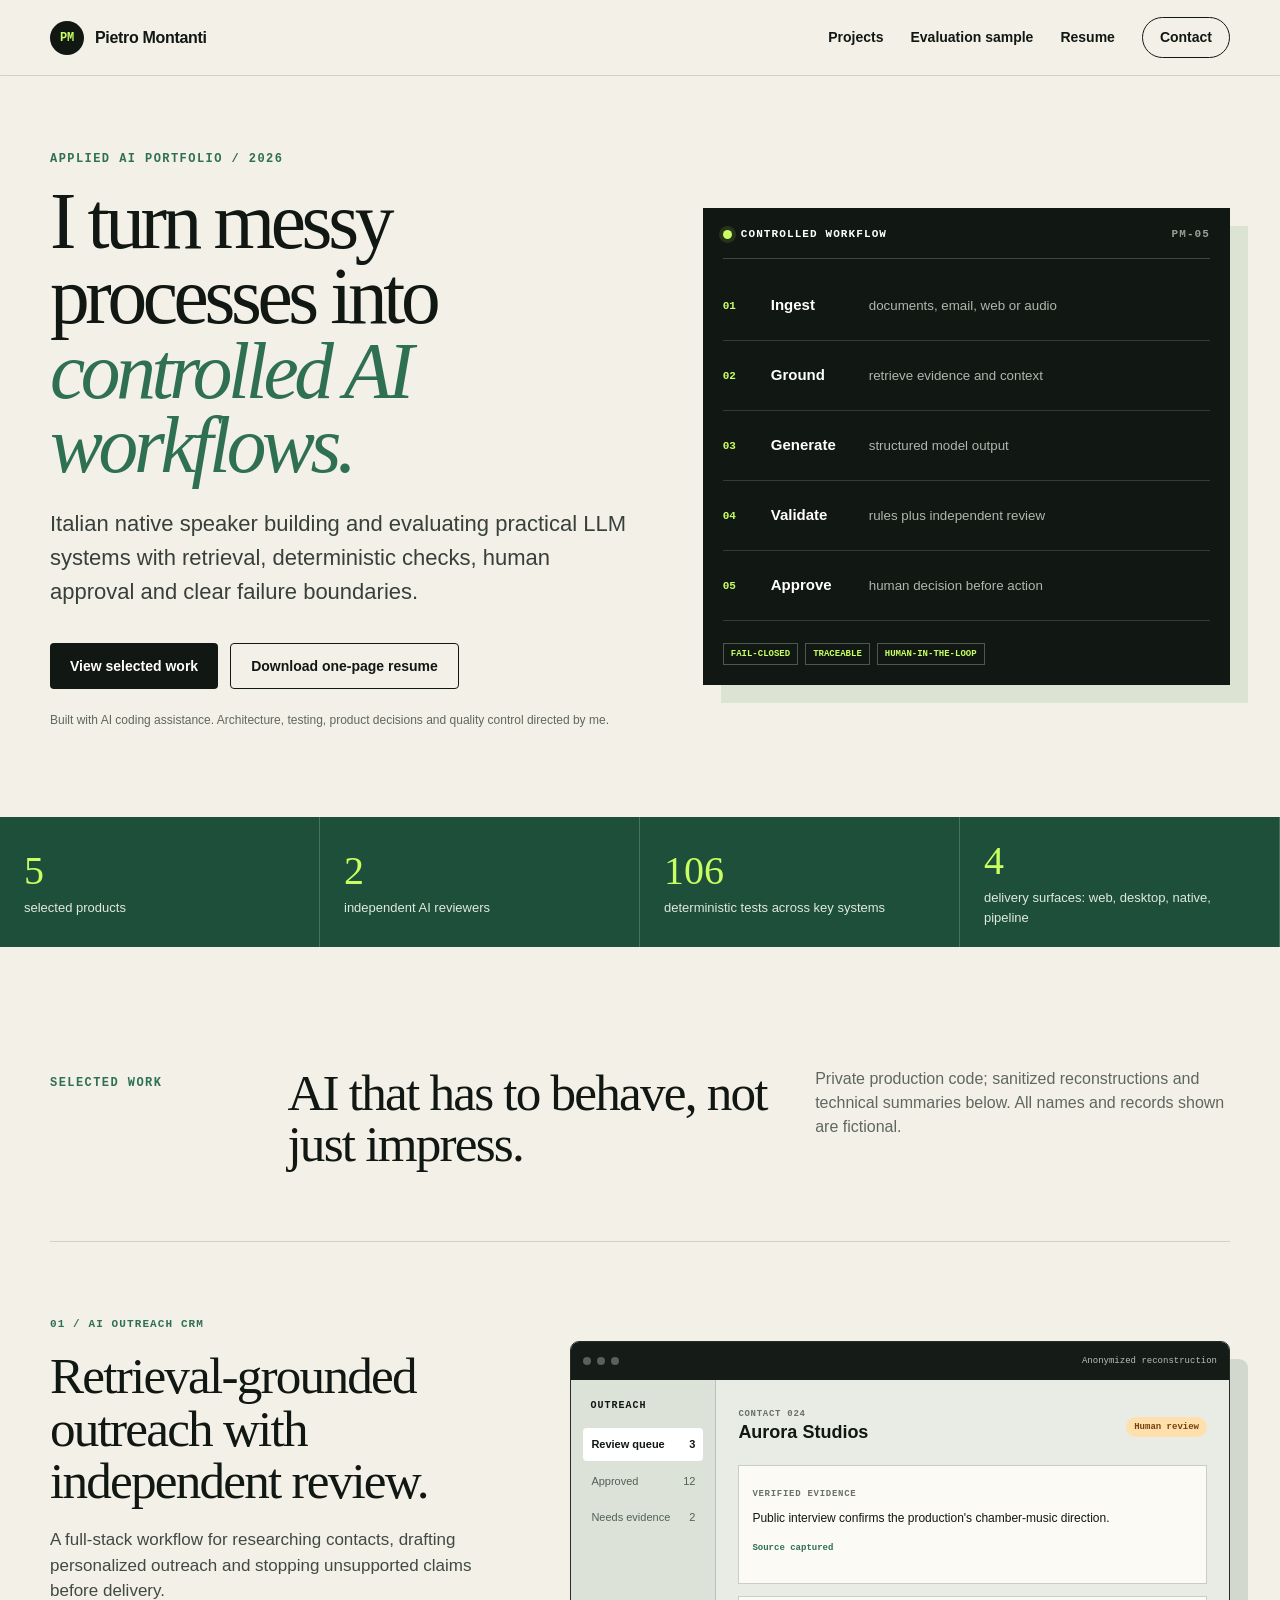
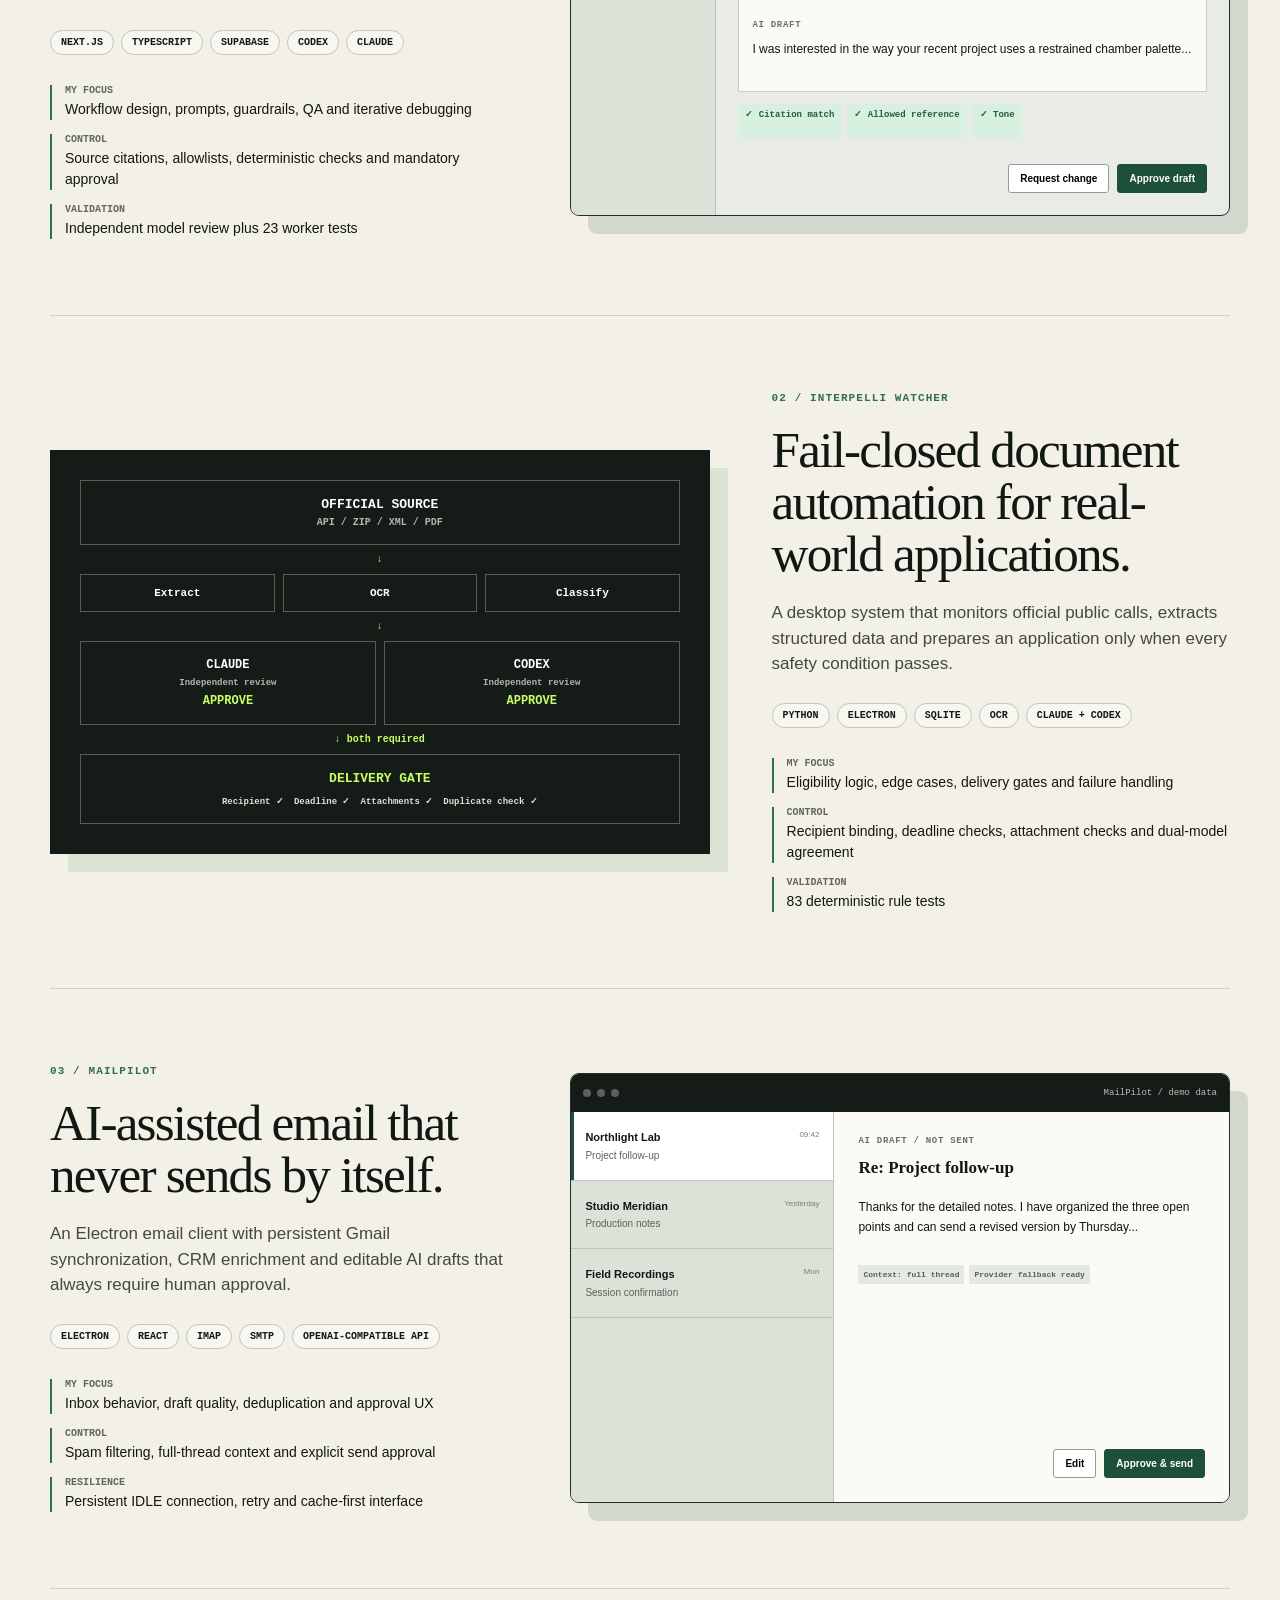
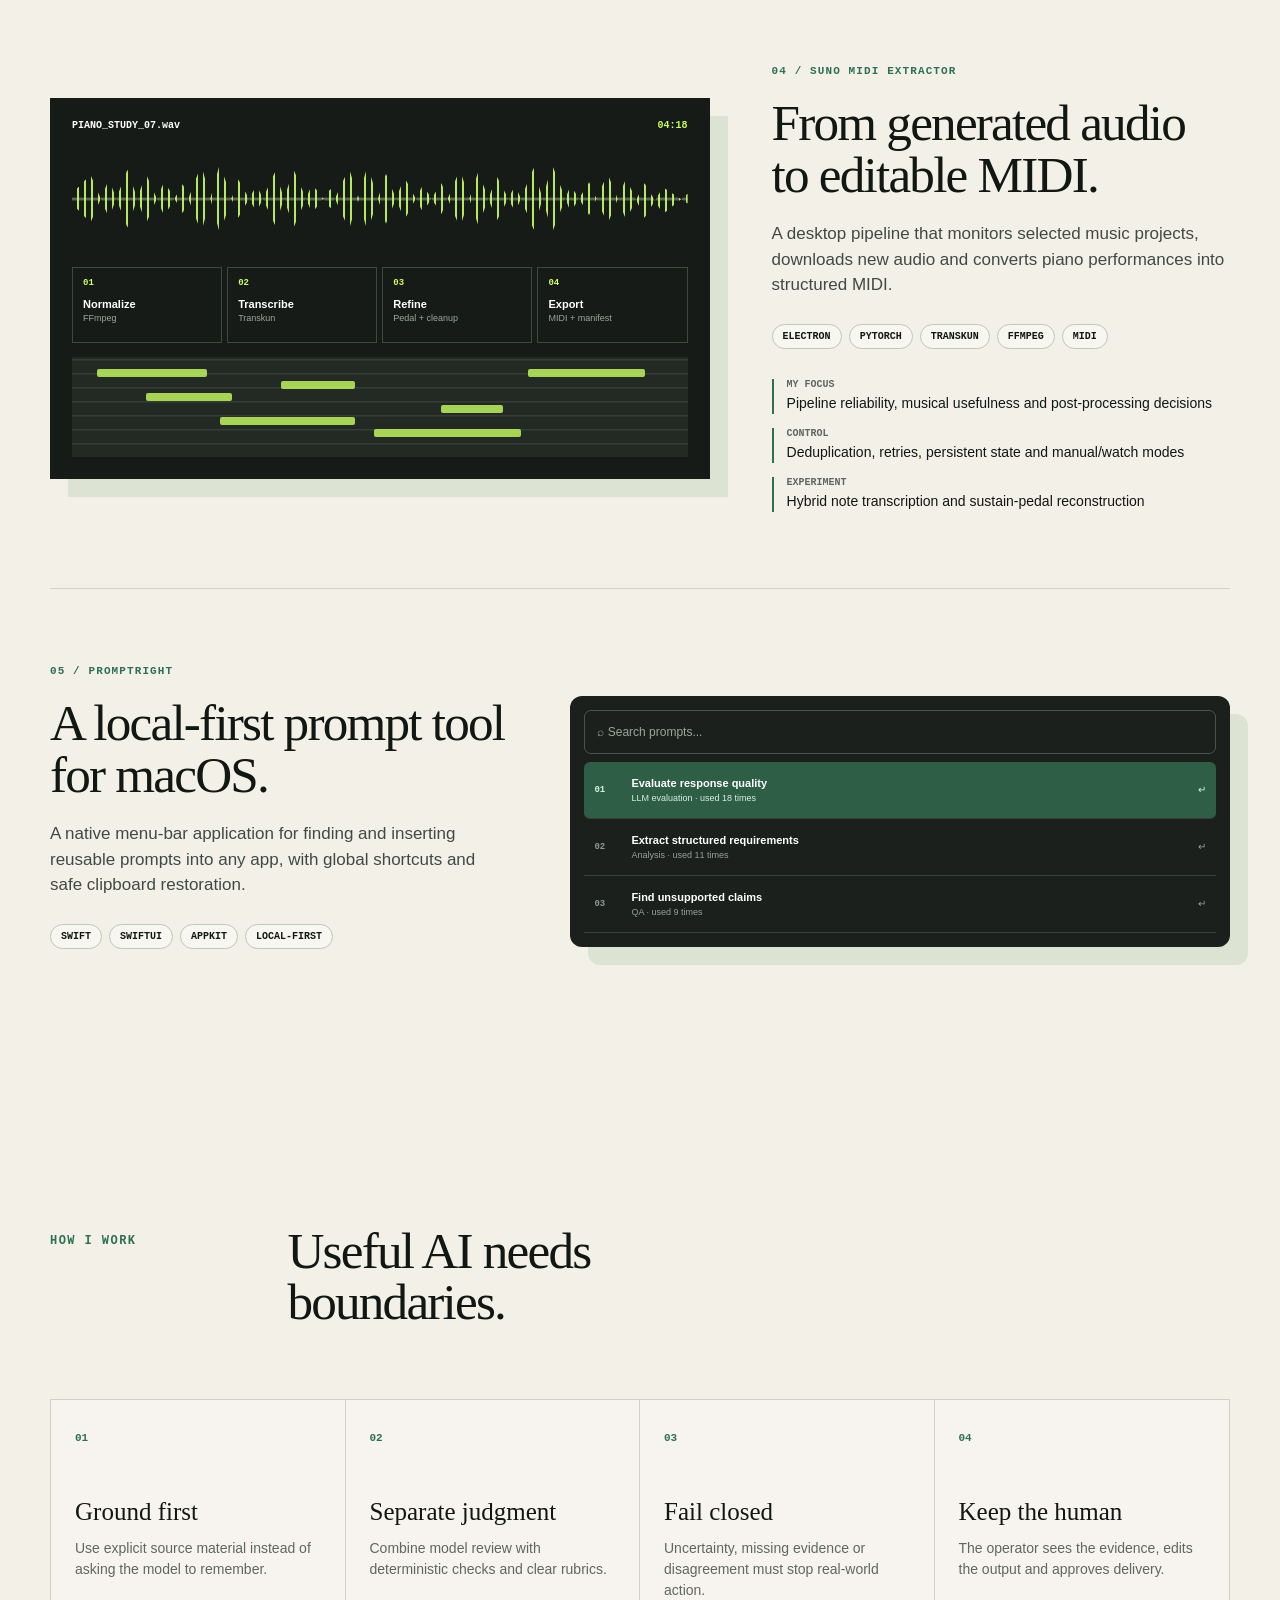
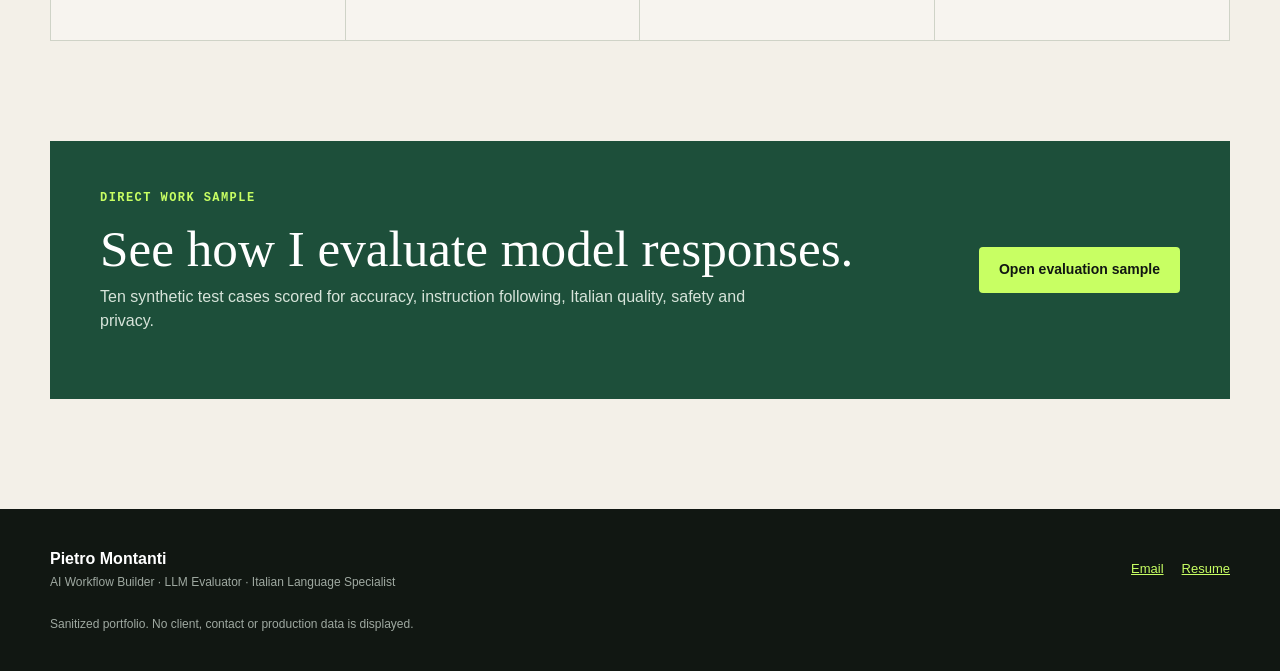
==== index.html @ 5ebb12b1 "Create sanitized applied AI portfolio" ====
<!doctype html>
<html lang="en">
<head>
  <meta charset="utf-8">
  <meta name="viewport" content="width=device-width, initial-scale=1">
  <meta name="robots" content="noindex, nofollow">
  <meta name="description" content="Selected applied AI workflows and evaluation work by Pietro Montanti.">
  <title>Pietro Montanti - Applied AI Portfolio</title>
  <link rel="stylesheet" href="/styles.css">
</head>
<body>
  <a class="skip-link" href="#main">Skip to content</a>
  <header class="site-header">
    <a class="brand" href="#top" aria-label="Pietro Montanti, home">
      <span class="brand-mark">PM</span>
      <span>Pietro Montanti</span>
    </a>
    <button class="nav-toggle" type="button" aria-expanded="false" aria-controls="main-nav">Menu</button>
    <nav id="main-nav" class="main-nav" aria-label="Primary navigation">
      <a href="#projects">Projects</a>
      <a href="/evaluation">Evaluation sample</a>
      <a href="/resume">Resume</a>
      <a class="nav-cta" href="mailto:pietromontanticomposer@gmail.com">Contact</a>
    </nav>
  </header>

  <main id="main">
    <section id="top" class="hero section-shell">
      <div class="hero-copy reveal">
        <p class="eyebrow">Applied AI portfolio / 2026</p>
        <h1>I turn messy processes into <span>controlled AI workflows.</span></h1>
        <p class="hero-lede">Italian native speaker building and evaluating practical LLM systems with retrieval, deterministic checks, human approval and clear failure boundaries.</p>
        <div class="hero-actions">
          <a class="button primary" href="#projects">View selected work</a>
          <a class="button secondary" href="/output/pdf/Pietro-Montanti-AI-Resume.pdf" download>Download one-page resume</a>
        </div>
        <p class="disclosure">Built with AI coding assistance. Architecture, testing, product decisions and quality control directed by me.</p>
      </div>
      <div class="hero-panel reveal" aria-label="Workflow overview">
        <div class="panel-top">
          <span class="status-dot"></span>
          <span>CONTROLLED WORKFLOW</span>
          <span class="panel-id">PM-05</span>
        </div>
        <ol class="pipeline">
          <li><span>01</span><strong>Ingest</strong><small>documents, email, web or audio</small></li>
          <li><span>02</span><strong>Ground</strong><small>retrieve evidence and context</small></li>
          <li><span>03</span><strong>Generate</strong><small>structured model output</small></li>
          <li><span>04</span><strong>Validate</strong><small>rules plus independent review</small></li>
          <li><span>05</span><strong>Approve</strong><small>human decision before action</small></li>
        </ol>
        <div class="panel-foot"><span>FAIL-CLOSED</span><span>TRACEABLE</span><span>HUMAN-IN-THE-LOOP</span></div>
      </div>
    </section>

    <section class="proof-strip" aria-label="Portfolio summary">
      <div><strong>5</strong><span>selected products</span></div>
      <div><strong>2</strong><span>independent AI reviewers</span></div>
      <div><strong>106</strong><span>deterministic tests across key systems</span></div>
      <div><strong>4</strong><span>delivery surfaces: web, desktop, native, pipeline</span></div>
    </section>

    <section id="projects" class="section-shell projects-section">
      <div class="section-heading reveal">
        <p class="eyebrow">Selected work</p>
        <h2>AI that has to behave, not just impress.</h2>
        <p>Private production code; sanitized reconstructions and technical summaries below. All names and records shown are fictional.</p>
      </div>

      <article class="project-card project-crm reveal">
        <div class="project-copy">
          <div class="project-index">01 / AI OUTREACH CRM</div>
          <h3>Retrieval-grounded outreach with independent review.</h3>
          <p>A full-stack workflow for researching contacts, drafting personalized outreach and stopping unsupported claims before delivery.</p>
          <ul class="tags" aria-label="Technologies"><li>Next.js</li><li>TypeScript</li><li>Supabase</li><li>Codex</li><li>Claude</li></ul>
          <dl class="project-facts">
            <div><dt>My focus</dt><dd>Workflow design, prompts, guardrails, QA and iterative debugging</dd></div>
            <div><dt>Control</dt><dd>Source citations, allowlists, deterministic checks and mandatory approval</dd></div>
            <div><dt>Validation</dt><dd>Independent model review plus 23 worker tests</dd></div>
          </dl>
        </div>
        <div class="mock-window crm-window" aria-label="Anonymized CRM interface reconstruction">
          <div class="mock-bar"><span></span><span></span><span></span><b>Anonymized reconstruction</b></div>
          <div class="crm-grid">
            <aside><strong>OUTREACH</strong><a class="active">Review queue <i>3</i></a><a>Approved <i>12</i></a><a>Needs evidence <i>2</i></a></aside>
            <div class="crm-main">
              <div class="record-head"><div><small>CONTACT 024</small><strong>Aurora Studios</strong></div><span class="pill amber">Human review</span></div>
              <div class="evidence"><small>VERIFIED EVIDENCE</small><p>Public interview confirms the production's chamber-music direction.</p><span>Source captured</span></div>
              <div class="draft"><small>AI DRAFT</small><p>I was interested in the way your recent project uses a restrained chamber palette...</p></div>
              <div class="checks"><span class="pass">✓ Citation match</span><span class="pass">✓ Allowed reference</span><span class="pass">✓ Tone</span></div>
              <div class="mock-actions"><button type="button">Request change</button><button type="button" class="approve">Approve draft</button></div>
            </div>
          </div>
        </div>
      </article>

      <article class="project-card reverse reveal">
        <div class="project-copy">
          <div class="project-index">02 / INTERPELLI WATCHER</div>
          <h3>Fail-closed document automation for real-world applications.</h3>
          <p>A desktop system that monitors official public calls, extracts structured data and prepares an application only when every safety condition passes.</p>
          <ul class="tags"><li>Python</li><li>Electron</li><li>SQLite</li><li>OCR</li><li>Claude + Codex</li></ul>
          <dl class="project-facts">
            <div><dt>My focus</dt><dd>Eligibility logic, edge cases, delivery gates and failure handling</dd></div>
            <div><dt>Control</dt><dd>Recipient binding, deadline checks, attachment checks and dual-model agreement</dd></div>
            <div><dt>Validation</dt><dd>83 deterministic rule tests</dd></div>
          </dl>
        </div>
        <div class="system-map" aria-label="Interpelli Watcher workflow diagram">
          <div class="map-source">OFFICIAL SOURCE<small>API / ZIP / XML / PDF</small></div>
          <div class="map-arrow">↓</div>
          <div class="map-row"><span>Extract</span><span>OCR</span><span>Classify</span></div>
          <div class="map-arrow">↓</div>
          <div class="review-pair"><div>CLAUDE<small>Independent review</small><b>APPROVE</b></div><div>CODEX<small>Independent review</small><b>APPROVE</b></div></div>
          <div class="map-arrow">↓ both required</div>
          <div class="gate"><strong>DELIVERY GATE</strong><span>Recipient ✓</span><span>Deadline ✓</span><span>Attachments ✓</span><span>Duplicate check ✓</span></div>
        </div>
      </article>

      <article class="project-card reveal">
        <div class="project-copy">
          <div class="project-index">03 / MAILPILOT</div>
          <h3>AI-assisted email that never sends by itself.</h3>
          <p>An Electron email client with persistent Gmail synchronization, CRM enrichment and editable AI drafts that always require human approval.</p>
          <ul class="tags"><li>Electron</li><li>React</li><li>IMAP</li><li>SMTP</li><li>OpenAI-compatible API</li></ul>
          <dl class="project-facts">
            <div><dt>My focus</dt><dd>Inbox behavior, draft quality, deduplication and approval UX</dd></div>
            <div><dt>Control</dt><dd>Spam filtering, full-thread context and explicit send approval</dd></div>
            <div><dt>Resilience</dt><dd>Persistent IDLE connection, retry and cache-first interface</dd></div>
          </dl>
        </div>
        <div class="mock-window mail-window" aria-label="Anonymized MailPilot interface reconstruction">
          <div class="mock-bar"><span></span><span></span><span></span><b>MailPilot / demo data</b></div>
          <div class="mail-grid">
            <div class="mail-list"><div class="mail-item selected"><b>Northlight Lab</b><span>Project follow-up</span><small>09:42</small></div><div class="mail-item"><b>Studio Meridian</b><span>Production notes</span><small>Yesterday</small></div><div class="mail-item"><b>Field Recordings</b><span>Session confirmation</span><small>Mon</small></div></div>
            <div class="mail-detail"><small>AI DRAFT / NOT SENT</small><h4>Re: Project follow-up</h4><p>Thanks for the detailed notes. I have organized the three open points and can send a revised version by Thursday...</p><div class="draft-meta"><span>Context: full thread</span><span>Provider fallback ready</span></div><div class="mock-actions"><button type="button">Edit</button><button type="button" class="approve">Approve &amp; send</button></div></div>
          </div>
        </div>
      </article>

      <article class="project-card reverse reveal">
        <div class="project-copy">
          <div class="project-index">04 / SUNO MIDI EXTRACTOR</div>
          <h3>From generated audio to editable MIDI.</h3>
          <p>A desktop pipeline that monitors selected music projects, downloads new audio and converts piano performances into structured MIDI.</p>
          <ul class="tags"><li>Electron</li><li>PyTorch</li><li>Transkun</li><li>FFmpeg</li><li>MIDI</li></ul>
          <dl class="project-facts">
            <div><dt>My focus</dt><dd>Pipeline reliability, musical usefulness and post-processing decisions</dd></div>
            <div><dt>Control</dt><dd>Deduplication, retries, persistent state and manual/watch modes</dd></div>
            <div><dt>Experiment</dt><dd>Hybrid note transcription and sustain-pedal reconstruction</dd></div>
          </dl>
        </div>
        <div class="audio-panel" aria-label="Audio to MIDI pipeline visualization">
          <div class="audio-head"><span>PIANO_STUDY_07.wav</span><b>04:18</b></div>
          <div class="waveform" aria-hidden="true"></div>
          <div class="audio-steps"><div><small>01</small><b>Normalize</b><span>FFmpeg</span></div><div><small>02</small><b>Transcribe</b><span>Transkun</span></div><div><small>03</small><b>Refine</b><span>Pedal + cleanup</span></div><div><small>04</small><b>Export</b><span>MIDI + manifest</span></div></div>
          <div class="piano-roll" aria-hidden="true"><i style="--x:4;--w:18;--y:1"></i><i style="--x:12;--w:14;--y:3"></i><i style="--x:24;--w:22;--y:5"></i><i style="--x:34;--w:12;--y:2"></i><i style="--x:49;--w:24;--y:6"></i><i style="--x:60;--w:10;--y:4"></i><i style="--x:74;--w:19;--y:1"></i></div>
        </div>
      </article>

      <article class="project-card compact reveal">
        <div class="project-copy">
          <div class="project-index">05 / PROMPTRIGHT</div>
          <h3>A local-first prompt tool for macOS.</h3>
          <p>A native menu-bar application for finding and inserting reusable prompts into any app, with global shortcuts and safe clipboard restoration.</p>
          <ul class="tags"><li>Swift</li><li>SwiftUI</li><li>AppKit</li><li>Local-first</li></ul>
        </div>
        <div class="prompt-picker" aria-label="PromptRight interface reconstruction"><div class="prompt-search">⌕ Search prompts...</div><div class="prompt-row active"><span>01</span><div><b>Evaluate response quality</b><small>LLM evaluation · used 18 times</small></div><kbd>↵</kbd></div><div class="prompt-row"><span>02</span><div><b>Extract structured requirements</b><small>Analysis · used 11 times</small></div><kbd>↵</kbd></div><div class="prompt-row"><span>03</span><div><b>Find unsupported claims</b><small>QA · used 9 times</small></div><kbd>↵</kbd></div></div>
      </article>
    </section>

    <section class="principles section-shell reveal">
      <div class="section-heading"><p class="eyebrow">How I work</p><h2>Useful AI needs boundaries.</h2></div>
      <div class="principle-grid"><div><span>01</span><h3>Ground first</h3><p>Use explicit source material instead of asking the model to remember.</p></div><div><span>02</span><h3>Separate judgment</h3><p>Combine model review with deterministic checks and clear rubrics.</p></div><div><span>03</span><h3>Fail closed</h3><p>Uncertainty, missing evidence or disagreement must stop real-world action.</p></div><div><span>04</span><h3>Keep the human</h3><p>The operator sees the evidence, edits the output and approves delivery.</p></div></div>
    </section>

    <section class="evaluation-cta section-shell reveal">
      <div><p class="eyebrow">Direct work sample</p><h2>See how I evaluate model responses.</h2><p>Ten synthetic test cases scored for accuracy, instruction following, Italian quality, safety and privacy.</p></div>
      <a class="button primary" href="/evaluation">Open evaluation sample</a>
    </section>
  </main>

  <footer class="site-footer"><div><strong>Pietro Montanti</strong><span>AI Workflow Builder · LLM Evaluator · Italian Language Specialist</span></div><div><a href="mailto:pietromontanticomposer@gmail.com">Email</a><a href="/resume">Resume</a></div><p>Sanitized portfolio. No client, contact or production data is displayed.</p></footer>
  <script src="/script.js"></script>
</body>
</html>
---- styles.css ----
:root {
  --bg: #f3f0e8;
  --paper: #fbfaf5;
  --ink: #111712;
  --muted: #5f675f;
  --line: #cfd3c7;
  --green: #1d4f3a;
  --green-2: #2f7052;
  --lime: #c8ff63;
  --orange: #f0a04b;
  --blue: #3e75c3;
  --mono: "SFMono-Regular", Consolas, "Liberation Mono", monospace;
  --sans: Inter, ui-sans-serif, -apple-system, BlinkMacSystemFont, "Segoe UI", sans-serif;
  --serif: Iowan Old Style, Baskerville, "Times New Roman", serif;
  color-scheme: light;
}

* { box-sizing: border-box; }
html { scroll-behavior: smooth; }
body { margin: 0; color: var(--ink); background: var(--bg); font-family: var(--sans); line-height: 1.5; }
a { color: inherit; }
button, a { -webkit-tap-highlight-color: transparent; }
.skip-link { position: fixed; left: 12px; top: -80px; z-index: 99; background: var(--ink); color: white; padding: 10px 14px; }
.skip-link:focus { top: 12px; }
.section-shell { width: min(1180px, calc(100% - 48px)); margin: 0 auto; }
.site-header { min-height: 76px; display: flex; align-items: center; justify-content: space-between; gap: 24px; padding: 0 max(24px, calc((100vw - 1180px) / 2)); border-bottom: 1px solid var(--line); background: rgba(243,240,232,.94); position: sticky; top: 0; z-index: 20; backdrop-filter: blur(14px); }
.brand { display: inline-flex; align-items: center; gap: 11px; text-decoration: none; font-weight: 750; letter-spacing: -.02em; }
.brand-mark { display: grid; place-items: center; width: 34px; height: 34px; background: var(--ink); color: var(--lime); font: 700 12px var(--mono); border-radius: 50%; }
.main-nav { display: flex; align-items: center; gap: 27px; font-size: 14px; font-weight: 650; }
.main-nav a { text-decoration: none; }
.main-nav a:hover, .main-nav a:focus-visible { color: var(--green-2); }
.main-nav .nav-cta { border: 1px solid var(--ink); border-radius: 999px; padding: 9px 17px; }
.nav-toggle { display: none; border: 1px solid var(--ink); padding: 8px 12px; background: transparent; border-radius: 999px; font: inherit; }
.hero { min-height: 680px; display: grid; grid-template-columns: 1.05fr .95fr; gap: 70px; align-items: center; padding-top: 76px; padding-bottom: 76px; }
.eyebrow { margin: 0 0 18px; color: var(--green-2); font: 700 12px/1.2 var(--mono); letter-spacing: .12em; text-transform: uppercase; }
h1, h2, h3, p { margin-top: 0; }
.hero h1 { max-width: 720px; margin-bottom: 24px; font: 500 clamp(50px, 6.2vw, 88px)/.94 var(--serif); letter-spacing: -.055em; }
.hero h1 span { color: var(--green-2); font-style: italic; }
.hero-lede { max-width: 680px; color: #374039; font-size: clamp(18px, 2vw, 22px); line-height: 1.55; }
.hero-actions { display: flex; gap: 12px; flex-wrap: wrap; margin-top: 34px; }
.button { display: inline-flex; min-height: 46px; align-items: center; justify-content: center; padding: 0 20px; border-radius: 4px; text-decoration: none; font-size: 14px; font-weight: 750; transition: transform .18s ease, background .18s ease; }
.button:hover { transform: translateY(-2px); }
.button.primary { background: var(--ink); color: white; }
.button.primary:hover { background: var(--green); }
.button.secondary { border: 1px solid var(--ink); background: transparent; }
.disclosure { max-width: 680px; margin-top: 22px; color: var(--muted); font-size: 12px; }
.hero-panel { background: var(--ink); color: white; padding: 20px; box-shadow: 18px 18px 0 #dce3d3; transform: rotate(1deg); }
.panel-top { display: flex; align-items: center; gap: 9px; padding-bottom: 18px; border-bottom: 1px solid #3e463e; font: 700 11px var(--mono); letter-spacing: .1em; }
.panel-id { margin-left: auto; color: #96a096; }
.status-dot { width: 9px; height: 9px; border-radius: 50%; background: var(--lime); box-shadow: 0 0 0 4px rgba(200,255,99,.12); }
.pipeline { list-style: none; margin: 0; padding: 12px 0; }
.pipeline li { display: grid; grid-template-columns: 38px 88px 1fr; align-items: center; gap: 10px; min-height: 70px; border-bottom: 1px solid #343c35; }
.pipeline li > span { color: var(--lime); font: 700 11px var(--mono); }
.pipeline strong { font-size: 15px; }
.pipeline small { color: #aeb7ae; }
.panel-foot { display: flex; flex-wrap: wrap; gap: 7px; padding-top: 10px; }
.panel-foot span { border: 1px solid #4d594f; color: var(--lime); padding: 5px 7px; font: 700 9px var(--mono); }
.proof-strip { display: grid; grid-template-columns: repeat(4, 1fr); background: var(--green); color: white; }
.proof-strip div { min-height: 130px; display: flex; flex-direction: column; justify-content: center; gap: 4px; padding: 20px max(24px, calc((100vw - 1180px) / 8)); border-right: 1px solid rgba(255,255,255,.2); }
.proof-strip strong { color: var(--lime); font: 500 40px var(--serif); }
.proof-strip span { color: #e0e9df; font-size: 13px; }
.projects-section { padding: 120px 0 70px; }
.section-heading { display: grid; grid-template-columns: .5fr 1.2fr 1fr; gap: 30px; align-items: start; margin-bottom: 72px; }
.section-heading .eyebrow { margin-top: 9px; }
.section-heading h2 { margin: 0; font: 500 clamp(36px, 4vw, 58px)/1 var(--serif); letter-spacing: -.035em; }
.section-heading > p:last-child { color: var(--muted); font-size: 16px; }
.project-card { display: grid; grid-template-columns: .82fr 1.18fr; gap: 62px; align-items: center; min-height: 590px; padding: 76px 0; border-top: 1px solid var(--line); }
.project-card.reverse { grid-template-columns: 1.18fr .82fr; }
.project-card.reverse .project-copy { order: 2; }
.project-card.compact { min-height: 420px; }
.project-index { margin-bottom: 20px; color: var(--green-2); font: 700 11px var(--mono); letter-spacing: .1em; }
.project-copy h3 { margin-bottom: 20px; font: 500 clamp(34px, 4vw, 54px)/1.02 var(--serif); letter-spacing: -.035em; }
.project-copy > p { color: #404a42; font-size: 17px; }
.tags { display: flex; flex-wrap: wrap; gap: 7px; list-style: none; padding: 0; margin: 26px 0 30px; }
.tags li { border: 1px solid #bfc6bb; border-radius: 999px; padding: 6px 10px; background: rgba(255,255,255,.35); font: 700 10px var(--mono); text-transform: uppercase; }
.project-facts { display: grid; gap: 14px; margin: 0; }
.project-facts div { padding-left: 13px; border-left: 2px solid var(--green-2); }
.project-facts dt { color: var(--muted); font: 700 10px var(--mono); text-transform: uppercase; }
.project-facts dd { margin: 3px 0 0; font-size: 14px; }
.mock-window { overflow: hidden; border: 1px solid #262c27; border-radius: 9px; background: #e9ece4; box-shadow: 18px 18px 0 rgba(29,79,58,.15); }
.mock-bar { height: 38px; display: flex; align-items: center; gap: 6px; padding: 0 12px; background: #151b16; color: #b8c0b9; font: 600 9px var(--mono); }
.mock-bar > span { width: 8px; height: 8px; border-radius: 50%; background: #59615a; }
.mock-bar b { margin-left: auto; font-weight: 500; }
.crm-grid { min-height: 435px; display: grid; grid-template-columns: 145px 1fr; }
.crm-grid aside { display: flex; flex-direction: column; gap: 4px; padding: 20px 12px; background: #dce2d8; border-right: 1px solid #b9c1b8; }
.crm-grid aside > strong { margin: 0 7px 13px; font: 700 10px var(--mono); letter-spacing: .1em; }
.crm-grid aside a { display: flex; justify-content: space-between; padding: 8px; color: #536055; border-radius: 4px; font-size: 11px; }
.crm-grid aside a.active { background: white; color: var(--ink); font-weight: 700; }
.crm-grid aside i { font-style: normal; }
.crm-main { display: grid; gap: 12px; padding: 22px; }
.record-head { display: flex; justify-content: space-between; align-items: center; }
.record-head div { display: flex; flex-direction: column; }
.record-head small, .crm-main small, .mail-detail > small { color: #687168; font: 700 9px var(--mono); letter-spacing: .08em; }
.record-head strong { font-size: 18px; }
.pill { border-radius: 999px; padding: 5px 8px; font: 700 9px var(--mono); }
.pill.amber { background: #ffe0ac; color: #75400a; }
.evidence, .draft { padding: 13px; border: 1px solid #c9cec4; background: var(--paper); }
.evidence p, .draft p { margin: 6px 0; font-size: 12px; }
.evidence span { color: var(--green-2); font: 700 9px var(--mono); }
.checks { display: flex; gap: 6px; flex-wrap: wrap; }
.checks span { padding: 5px 7px; background: #d8f0df; color: #225d3d; font: 700 9px var(--mono); }
.mock-actions { display: flex; justify-content: flex-end; gap: 8px; align-items: end; }
.mock-actions button { border: 1px solid #939c93; background: white; padding: 8px 11px; font: 700 10px var(--sans); border-radius: 3px; }
.mock-actions .approve { border-color: var(--green); background: var(--green); color: white; }
.system-map { padding: 30px; background: #151b16; color: white; box-shadow: 18px 18px 0 #dce3d3; text-align: center; }
.map-source, .gate { border: 1px solid #526055; padding: 16px; font: 700 13px var(--mono); }
.map-source small { display: block; margin-top: 5px; color: #aeb8b0; font-size: 10px; }
.map-arrow { padding: 9px; color: var(--lime); font: 700 10px var(--mono); }
.map-row, .review-pair { display: grid; grid-template-columns: repeat(3, 1fr); gap: 8px; }
.map-row span { border: 1px solid #526055; padding: 12px 6px; font: 700 11px var(--mono); }
.review-pair { grid-template-columns: 1fr 1fr; }
.review-pair div { border: 1px solid #526055; padding: 16px; font: 700 12px var(--mono); }
.review-pair small, .review-pair b { display: block; margin-top: 6px; }
.review-pair small { color: #aeb8b0; font-size: 9px; }
.review-pair b { color: var(--lime); }
.gate { display: flex; flex-wrap: wrap; justify-content: center; gap: 10px; }
.gate strong { width: 100%; color: var(--lime); }
.gate span { color: #d9e1d9; font-size: 9px; }
.mail-grid { min-height: 390px; display: grid; grid-template-columns: .8fr 1.2fr; }
.mail-list { background: #dce2d8; border-right: 1px solid #bcc4bb; }
.mail-item { display: grid; grid-template-columns: 1fr auto; gap: 2px; padding: 17px 14px; border-bottom: 1px solid #bcc4bb; }
.mail-item b { font-size: 11px; }
.mail-item span { grid-column: 1; color: #59635a; font-size: 10px; }
.mail-item small { grid-column: 2; grid-row: 1; color: #788078; font-size: 8px; }
.mail-item.selected { background: white; box-shadow: inset 3px 0 var(--green); }
.mail-detail { display: flex; flex-direction: column; padding: 24px; background: var(--paper); }
.mail-detail h4 { margin: 12px 0 20px; font: 600 17px var(--serif); }
.mail-detail p { font-size: 12px; line-height: 1.65; }
.draft-meta { display: flex; flex-wrap: wrap; gap: 5px; margin: 15px 0 auto; }
.draft-meta span { padding: 5px; background: #e4e9e1; color: #566057; font: 700 8px var(--mono); }
.audio-panel { padding: 22px; background: #161b17; color: white; box-shadow: 18px 18px 0 #dce3d3; }
.audio-head { display: flex; justify-content: space-between; font: 700 10px var(--mono); }
.audio-head b { color: var(--lime); }
.waveform { height: 96px; margin: 20px 0; background: repeating-linear-gradient(90deg, transparent 0 5px, rgba(200,255,99,.9) 5px 7px), linear-gradient(180deg, transparent 48%, #5a645b 49%, #5a645b 51%, transparent 52%); clip-path: polygon(0 45%,3% 25%,6% 70%,9% 20%,12% 76%,15% 32%,18% 65%,21% 15%,24% 86%,27% 30%,30% 64%,33% 22%,36% 80%,39% 35%,42% 60%,45% 18%,48% 84%,51% 24%,54% 72%,57% 36%,60% 66%,63% 20%,66% 78%,69% 27%,72% 64%,75% 18%,78% 85%,81% 36%,84% 67%,87% 24%,90% 72%,93% 34%,96% 66%,100% 45%,100% 55%,96% 38%,93% 70%,90% 29%,87% 76%,84% 33%,81% 64%,78% 15%,75% 82%,72% 36%,69% 73%,66% 22%,63% 80%,60% 34%,57% 64%,54% 28%,51% 76%,48% 16%,45% 82%,42% 40%,39% 65%,36% 20%,33% 78%,30% 36%,27% 70%,24% 14%,21% 85%,18% 35%,15% 68%,12% 24%,9% 80%,6% 30%,3% 75%,0 55%); }
.audio-steps { display: grid; grid-template-columns: repeat(4, 1fr); gap: 5px; }
.audio-steps div { display: flex; flex-direction: column; min-height: 76px; padding: 10px; border: 1px solid #3e4940; }
.audio-steps small { color: var(--lime); font: 700 9px var(--mono); }
.audio-steps b { margin-top: 8px; font-size: 11px; }
.audio-steps span { color: #9da89f; font-size: 9px; }
.piano-roll { position: relative; height: 100px; margin-top: 14px; background: repeating-linear-gradient(0deg,#232a24 0 12px,#353d36 13px 14px); overflow: hidden; }
.piano-roll i { position: absolute; left: calc(var(--x) * 1%); top: calc(var(--y) * 12px); width: calc(var(--w) * 1%); height: 8px; background: var(--lime); border-radius: 2px; opacity: .8; }
.prompt-picker { padding: 14px; background: #1b201c; color: white; border-radius: 12px; box-shadow: 18px 18px 0 #dce3d3; }
.prompt-search { padding: 12px; border: 1px solid #4a544c; border-radius: 7px; color: #9ca69e; font-size: 12px; }
.prompt-row { display: grid; grid-template-columns: 28px 1fr auto; gap: 9px; align-items: center; padding: 13px 10px; border-bottom: 1px solid #363f38; }
.prompt-row > span { color: #8f9991; font: 700 9px var(--mono); }
.prompt-row div { display: flex; flex-direction: column; }
.prompt-row b { font-size: 11px; }
.prompt-row small { color: #97a199; font-size: 9px; }
.prompt-row kbd { color: #939d95; font: 10px var(--mono); }
.prompt-row.active { margin-top: 8px; background: #2e5f46; border-radius: 6px; }
.prompt-row.active > span, .prompt-row.active small, .prompt-row.active kbd { color: #d9f0df; }
.principles { padding: 100px 0; }
.principle-grid { display: grid; grid-template-columns: repeat(4,1fr); border: 1px solid var(--line); }
.principle-grid div { min-height: 240px; padding: 24px; border-right: 1px solid var(--line); background: rgba(255,255,255,.28); }
.principle-grid div:last-child { border-right: 0; }
.principle-grid span { color: var(--green-2); font: 700 11px var(--mono); }
.principle-grid h3 { margin: 50px 0 12px; font: 500 25px var(--serif); }
.principle-grid p { color: var(--muted); font-size: 14px; }
.evaluation-cta { display: flex; align-items: center; justify-content: space-between; gap: 40px; margin-bottom: 110px; padding: 50px; background: var(--green); color: white; }
.evaluation-cta .eyebrow { color: var(--lime); }
.evaluation-cta h2 { margin-bottom: 10px; font: 500 clamp(34px, 4vw, 52px)/1 var(--serif); }
.evaluation-cta p:last-child { max-width: 680px; color: #d7e4da; }
.evaluation-cta .button { flex: 0 0 auto; background: var(--lime); color: var(--ink); }
.site-footer { display: grid; grid-template-columns: 1fr auto; gap: 24px; padding: 38px max(24px, calc((100vw - 1180px)/2)); background: var(--ink); color: white; }
.site-footer div { display: flex; gap: 18px; align-items: center; }
.site-footer div:first-child { flex-direction: column; align-items: flex-start; gap: 2px; }
.site-footer span, .site-footer p { color: #9fa9a1; font-size: 12px; }
.site-footer p { grid-column: 1/-1; margin: 0; }
.site-footer a { color: var(--lime); font-size: 13px; }
.evaluation-page { padding-top: 80px; padding-bottom: 100px; }
.evaluation-hero { max-width: 900px; }
.evaluation-hero h1 { margin-bottom: 20px; font: 500 clamp(50px, 7vw, 90px)/.95 var(--serif); letter-spacing: -.05em; }
.evaluation-hero > p:not(.eyebrow) { max-width: 800px; color: var(--muted); font-size: 19px; }
.rubric { display: flex; flex-wrap: wrap; gap: 9px; margin-top: 30px; }
.rubric span { border: 1px solid var(--line); padding: 7px 10px; font: 700 10px var(--mono); }
.rubric b { color: var(--green-2); }
.evaluation-summary { display: grid; grid-template-columns: repeat(3,1fr); margin: 65px 0; border: 1px solid var(--line); }
.evaluation-summary div { display: flex; flex-direction: column; padding: 22px; border-right: 1px solid var(--line); }
.evaluation-summary div:last-child { border-right: 0; }
.evaluation-summary strong { font: 500 34px var(--serif); }
.evaluation-summary span { color: var(--muted); font-size: 12px; }
.cases { display: grid; gap: 12px; }
.case { border: 1px solid var(--line); background: rgba(255,255,255,.34); }
.case summary { list-style: none; display: grid; grid-template-columns: 42px 1fr auto; gap: 14px; align-items: center; min-height: 84px; padding: 14px 20px; cursor: pointer; }
.case summary::-webkit-details-marker { display: none; }
.case summary > span { color: var(--green-2); font: 700 11px var(--mono); }
.case summary div { display: flex; flex-direction: column; }
.case summary b { font-size: 16px; }
.case summary small { color: var(--muted); font-size: 12px; }
.case summary em { color: var(--green-2); font: normal 700 10px var(--mono); text-transform: uppercase; }
.case[open] summary { border-bottom: 1px solid var(--line); }
.case[open] summary em { font-size: 0; }
.case[open] summary em::after { content: "Collapse"; font-size: 10px; }
.case-body { padding: 24px; }
.prompt { padding: 14px; background: #e1e6dc; font-size: 14px; }
.response-grid { display: grid; grid-template-columns: 1fr 1fr; gap: 14px; }
.response-grid > div { padding: 18px; border: 1px solid var(--line); background: var(--paper); }
.response-grid > div.winner { border-color: var(--green-2); box-shadow: inset 0 3px var(--green-2); }
.response-grid h3 { font-size: 14px; }
.response-grid h3 span { float: right; color: var(--green-2); font: 700 9px var(--mono); text-transform: uppercase; }
.response-grid p { min-height: 48px; color: #414a42; font-size: 13px; }
.score { padding-top: 12px; border-top: 1px solid var(--line); font: 700 10px var(--mono); }
.score.high { color: var(--green-2); }
.score.low { color: #925227; }
.rationale { margin: 16px 0 0; font-size: 14px; }
.method-note { margin-top: 50px; padding: 35px; background: var(--ink); color: white; }
.method-note h2 { font: 500 34px var(--serif); }
.method-note p { max-width: 850px; color: #c2cbc3; }
.method-note .button { color: white; border-color: #758078; }
.resume-shell { width: min(1050px, calc(100% - 40px)); margin: 0 auto; padding: 55px 0 100px; }
.resume-actions { display: flex; justify-content: space-between; align-items: center; margin-bottom: 24px; }
.resume-actions p { margin: 0; color: var(--muted); }
.web-resume { padding: 54px; background: white; box-shadow: 0 20px 60px rgba(23,30,24,.12); }
.web-resume > header { display: flex; justify-content: space-between; gap: 30px; padding-bottom: 26px; border-bottom: 3px solid var(--green); }
.web-resume h1 { margin-bottom: 5px; font: 500 45px/1 var(--serif); }
.web-resume header p { margin: 0; color: var(--green-2); font-weight: 700; }
.resume-contact { display: flex; flex-direction: column; align-items: flex-end; gap: 4px; font-size: 13px; }
.web-resume section { padding-top: 22px; }
.web-resume h2 { margin-bottom: 9px; color: var(--green-2); font: 700 11px var(--mono); letter-spacing: .1em; text-transform: uppercase; }
.web-resume section > p { margin: 0; font-size: 14px; }
.resume-project { display: grid; grid-template-columns: 180px 1fr; gap: 18px; padding: 8px 0; }
.resume-project h3 { margin: 0; font-size: 14px; }
.resume-project p { margin: 0; font-size: 13px; }
.resume-columns { display: grid; grid-template-columns: 1fr 1fr; gap: 30px; }
.resume-disclosure { margin-top: 26px; padding-top: 14px; border-top: 1px solid var(--line); color: var(--muted); font-size: 11px; }
.js .reveal { opacity: 0; transform: translateY(18px); transition: opacity .55s ease, transform .55s ease; }
.js .reveal.visible { opacity: 1; transform: none; }
@media (max-width: 900px) {
  .hero { grid-template-columns: 1fr; gap: 50px; }
  .hero-panel { transform: none; }
  .proof-strip { grid-template-columns: 1fr 1fr; }
  .section-heading { grid-template-columns: 1fr; gap: 12px; }
  .project-card, .project-card.reverse { grid-template-columns: 1fr; gap: 40px; }
  .project-card.reverse .project-copy { order: 0; }
  .principle-grid { grid-template-columns: 1fr 1fr; }
  .principle-grid div:nth-child(2) { border-right: 0; }
  .principle-grid div:nth-child(-n+2) { border-bottom: 1px solid var(--line); }
  .evaluation-cta { align-items: flex-start; flex-direction: column; }
}
@media (max-width: 680px) {
  .section-shell { width: min(100% - 28px, 1180px); }
  .site-header { min-height: 64px; padding: 0 14px; }
  .nav-toggle { display: block; }
  .main-nav:not(.always-visible) { display: none; position: absolute; left: 12px; right: 12px; top: 68px; padding: 16px; flex-direction: column; align-items: stretch; gap: 14px; background: var(--paper); border: 1px solid var(--line); box-shadow: 0 15px 30px rgba(0,0,0,.12); }
  .main-nav.open { display: flex; }
  .main-nav.always-visible a:not(.nav-cta) { display: none; }
  .hero { min-height: auto; padding: 60px 0; }
  .hero h1 { font-size: clamp(45px, 14vw, 66px); }
  .hero-actions { flex-direction: column; }
  .button { width: 100%; }
  .proof-strip { grid-template-columns: 1fr; }
  .proof-strip div { min-height: 100px; border-right: 0; border-bottom: 1px solid rgba(255,255,255,.2); }
  .projects-section { padding-top: 80px; }
  .project-card { min-height: 0; padding: 60px 0; }
  .crm-grid { grid-template-columns: 1fr; }
  .crm-grid aside { display: none; }
  .mail-grid { grid-template-columns: 1fr; }
  .mail-list { display: none; }
  .audio-steps { grid-template-columns: 1fr 1fr; }
  .principle-grid { grid-template-columns: 1fr; }
  .principle-grid div { border-right: 0; border-bottom: 1px solid var(--line); }
  .evaluation-cta { margin-bottom: 70px; padding: 32px 22px; }
  .site-footer { grid-template-columns: 1fr; }
  .site-footer div { flex-wrap: wrap; }
  .site-footer p { grid-column: auto; }
  .evaluation-page { padding-top: 50px; }
  .evaluation-summary { grid-template-columns: 1fr; }
  .evaluation-summary div { border-right: 0; border-bottom: 1px solid var(--line); }
  .response-grid { grid-template-columns: 1fr; }
  .case summary { grid-template-columns: 28px 1fr; }
  .case summary em { display: none; }
  .resume-shell { width: min(100% - 20px, 1050px); padding-top: 30px; }
  .resume-actions { align-items: stretch; flex-direction: column; gap: 15px; }
  .web-resume { padding: 25px 20px; }
  .web-resume > header { flex-direction: column; }
  .resume-contact { align-items: flex-start; }
  .resume-project { grid-template-columns: 1fr; gap: 3px; }
  .resume-columns { grid-template-columns: 1fr; gap: 0; }
}
@media (prefers-reduced-motion: reduce) {
  html { scroll-behavior: auto; }
  *, *::before, *::after { animation-duration: .01ms !important; transition-duration: .01ms !important; }
}
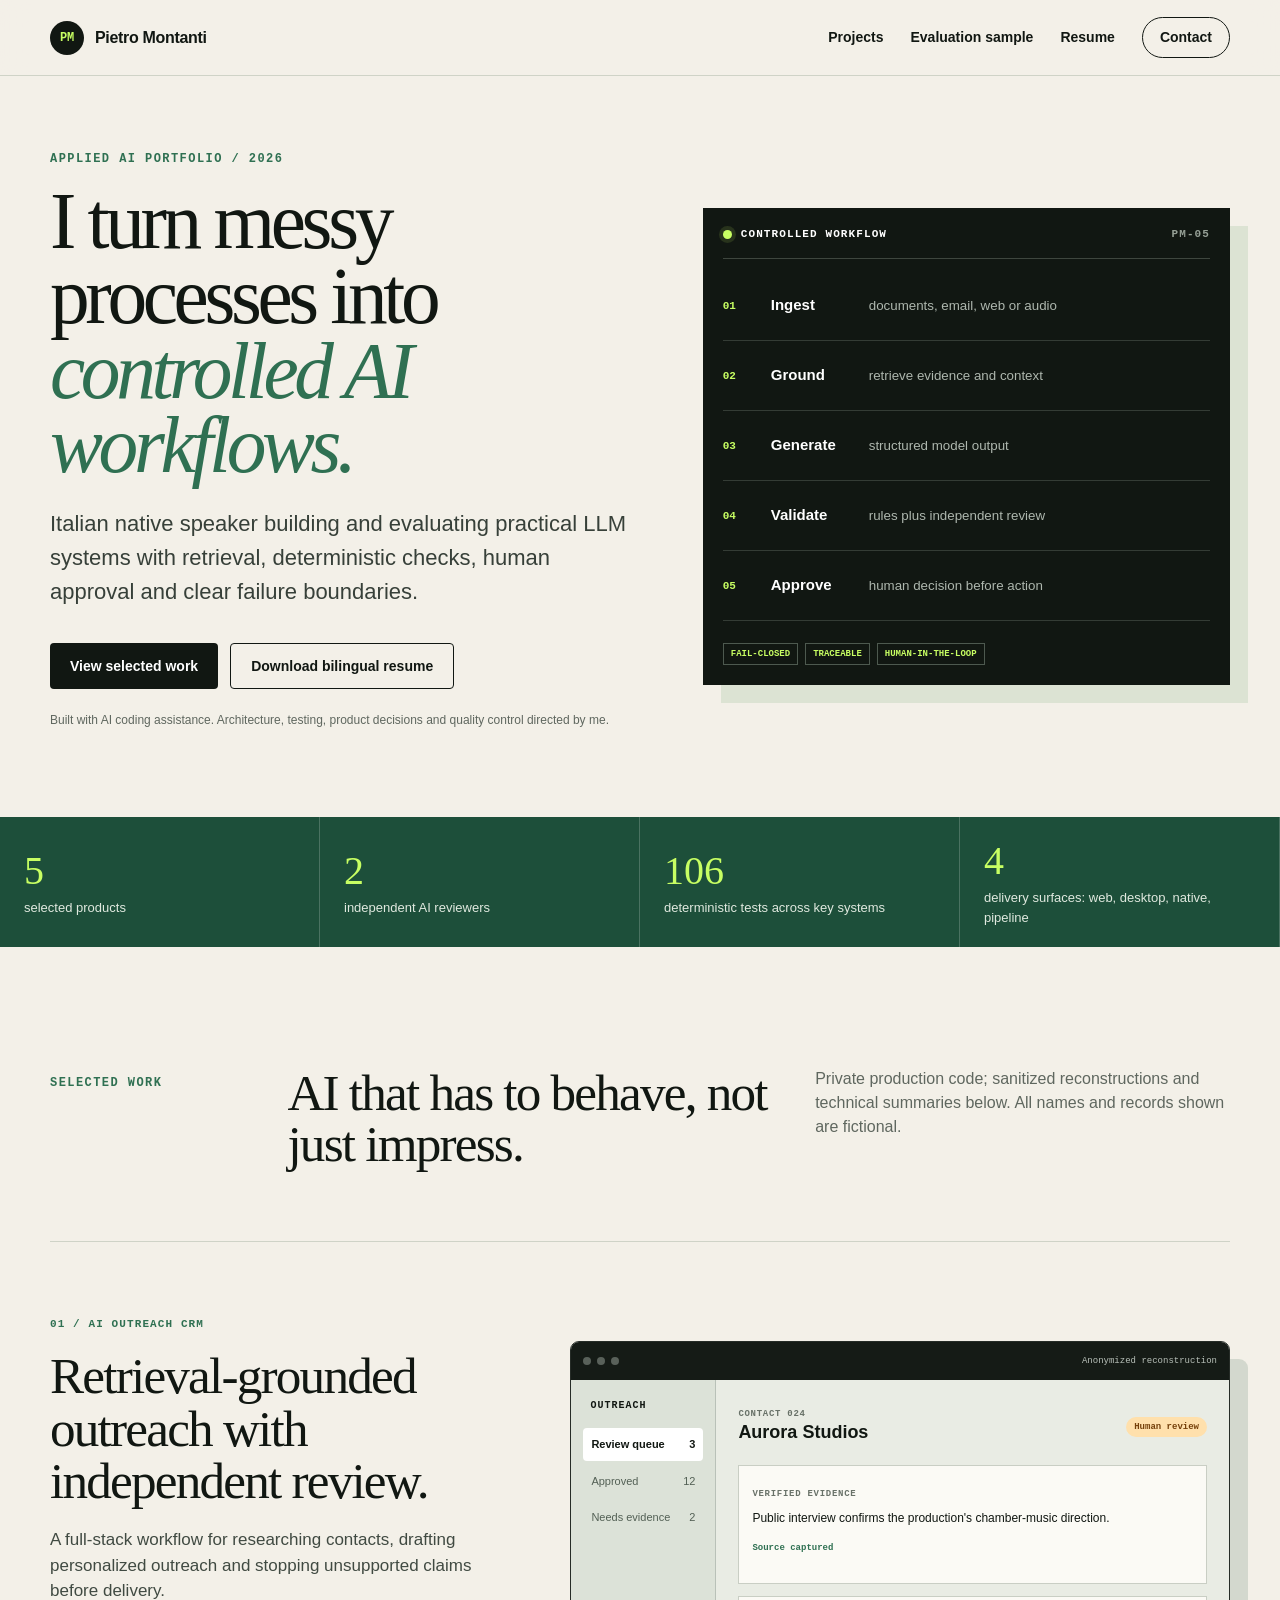
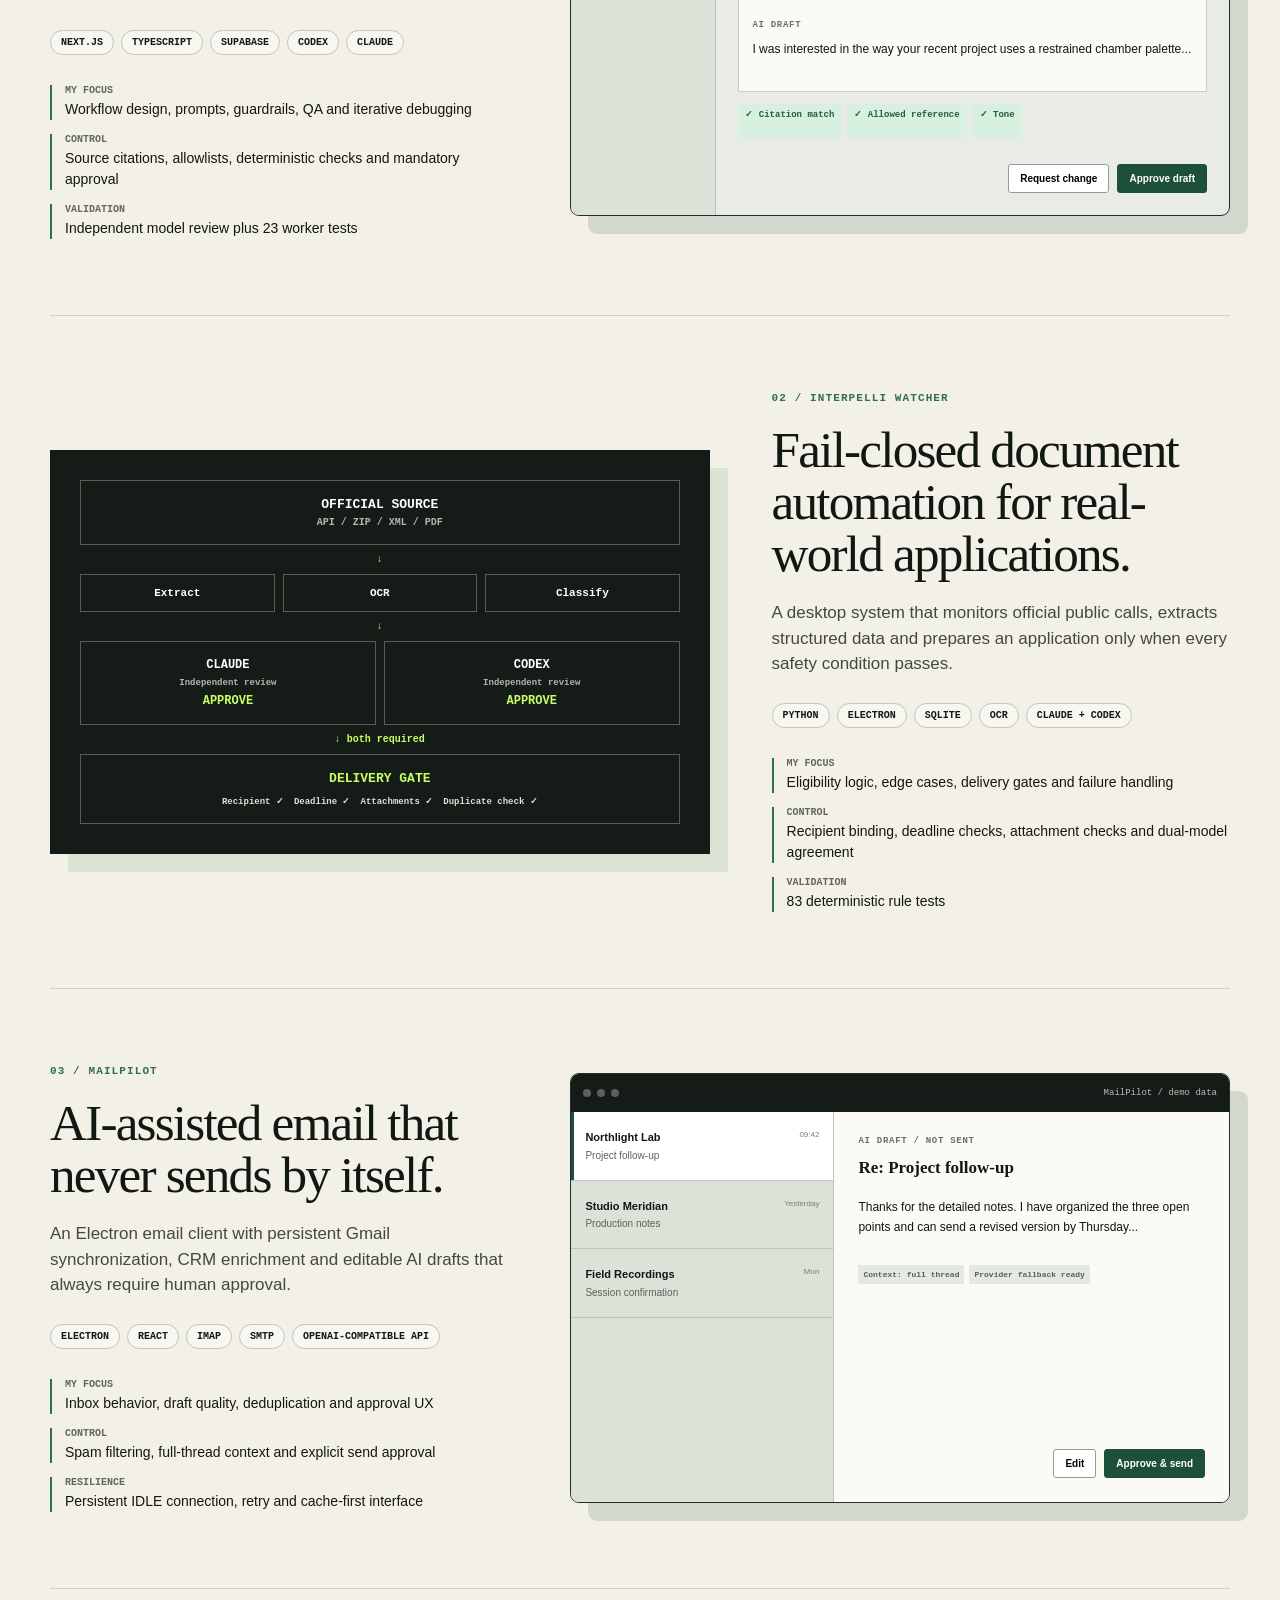
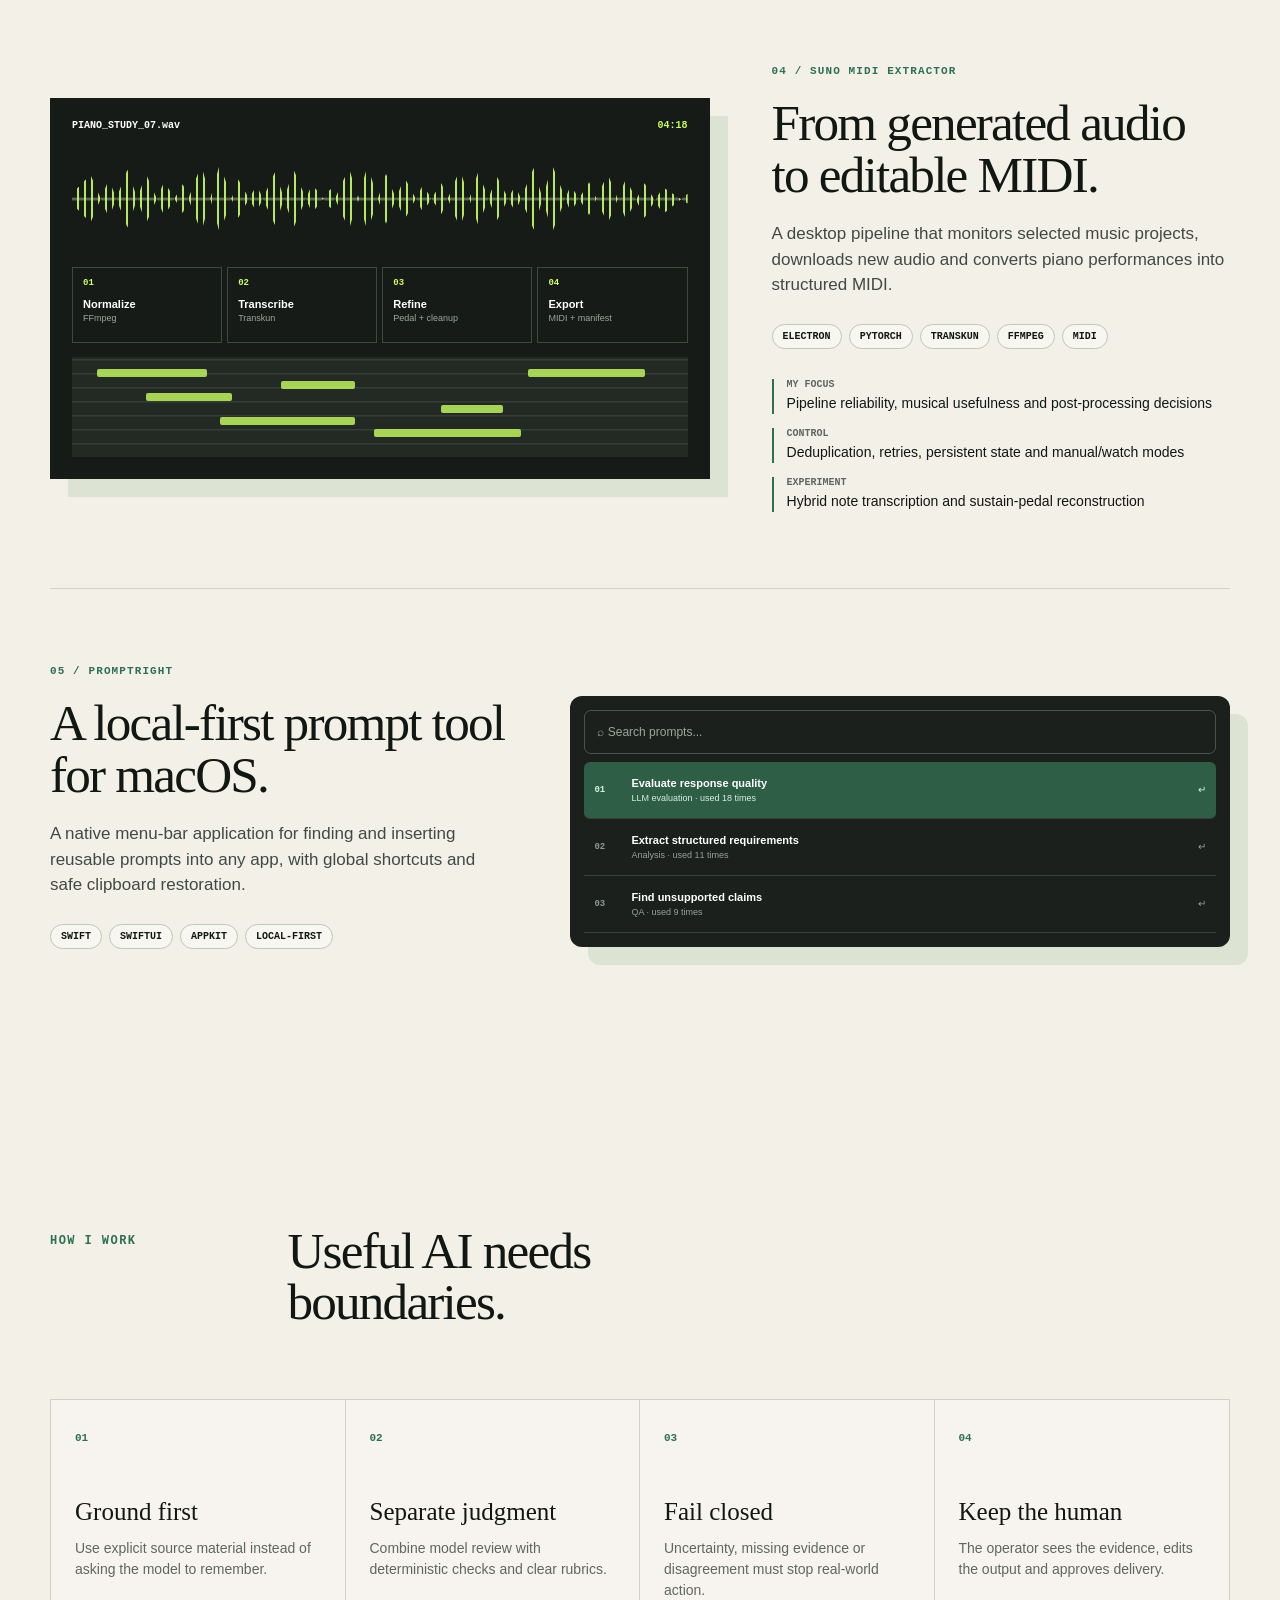
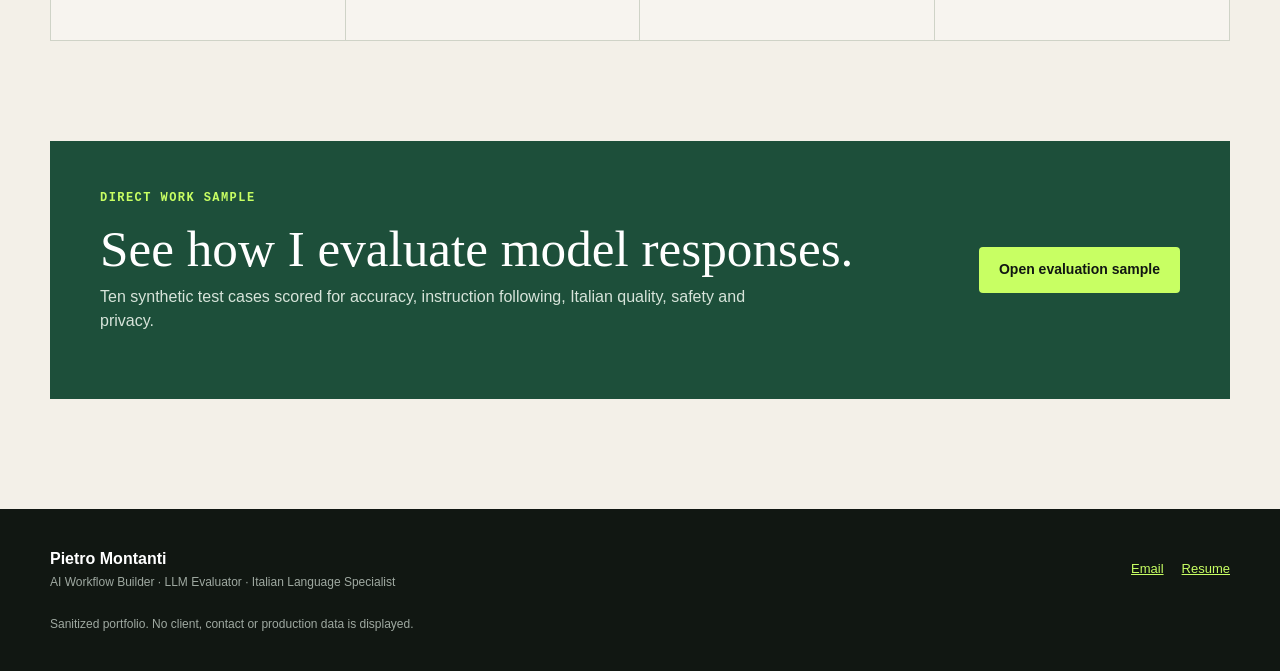
==== commit 5d88f672: "Add bilingual English and Italian resumes" ====
--- a/index.html
+++ b/index.html
@@ -32,7 +32,7 @@
         <p class="hero-lede">Italian native speaker building and evaluating practical LLM systems with retrieval, deterministic checks, human approval and clear failure boundaries.</p>
         <div class="hero-actions">
           <a class="button primary" href="#projects">View selected work</a>
-          <a class="button secondary" href="/output/pdf/Pietro-Montanti-AI-Resume.pdf" download>Download one-page resume</a>
+          <a class="button secondary" href="/output/pdf/Pietro-Montanti-AI-Resume-Bilingual.pdf" download>Download bilingual resume</a>
         </div>
         <p class="disclosure">Built with AI coding assistance. Architecture, testing, product decisions and quality control directed by me.</p>
       </div>
@@ -184,4 +184,3 @@
   <script src="/script.js"></script>
 </body>
 </html>
-
--- a/styles.css
+++ b/styles.css
@@ -208,13 +208,22 @@
 .method-note p { max-width: 850px; color: #c2cbc3; }
 .method-note .button { color: white; border-color: #758078; }
 .resume-shell { width: min(1050px, calc(100% - 40px)); margin: 0 auto; padding: 55px 0 100px; }
-.resume-actions { display: flex; justify-content: space-between; align-items: center; margin-bottom: 24px; }
+.resume-actions { display: flex; justify-content: space-between; align-items: end; gap: 28px; margin-bottom: 24px; }
 .resume-actions p { margin: 0; color: var(--muted); }
+.language-switch { display: inline-flex; gap: 4px; margin-top: 12px; padding: 4px; border: 1px solid var(--line); border-radius: 999px; background: rgba(255,255,255,.45); }
+.language-switch button { min-width: 80px; border: 0; border-radius: 999px; padding: 7px 13px; background: transparent; color: var(--muted); font: 700 12px var(--sans); cursor: pointer; }
+.language-switch button[aria-pressed="true"] { background: var(--ink); color: white; }
+.resume-downloads { display: flex; justify-content: flex-end; flex-wrap: wrap; gap: 8px; }
+.resume-downloads .button { min-height: 42px; padding: 0 15px; font-size: 12px; }
 .web-resume { padding: 54px; background: white; box-shadow: 0 20px 60px rgba(23,30,24,.12); }
+.web-resume[hidden] { display: none; }
 .web-resume > header { display: flex; justify-content: space-between; gap: 30px; padding-bottom: 26px; border-bottom: 3px solid var(--green); }
+.resume-identity { display: grid; grid-template-columns: 96px minmax(0, 1fr); align-items: center; gap: 22px; }
+.resume-photo { width: 96px; height: 124px; flex: 0 0 auto; border: 2px solid var(--green); border-radius: 10px; background: url("/assets/pietro-montanti-venice.png") 50% 21% / 150% auto no-repeat; box-shadow: 7px 7px 0 var(--line); }
 .web-resume h1 { margin-bottom: 5px; font: 500 45px/1 var(--serif); }
 .web-resume header p { margin: 0; color: var(--green-2); font-weight: 700; }
 .resume-contact { display: flex; flex-direction: column; align-items: flex-end; gap: 4px; font-size: 13px; }
+.resume-contact a { white-space: nowrap; }
 .web-resume section { padding-top: 22px; }
 .web-resume h2 { margin-bottom: 9px; color: var(--green-2); font: 700 11px var(--mono); letter-spacing: .1em; text-transform: uppercase; }
 .web-resume section > p { margin: 0; font-size: 14px; }
@@ -271,8 +280,12 @@
   .case summary em { display: none; }
   .resume-shell { width: min(100% - 20px, 1050px); padding-top: 30px; }
   .resume-actions { align-items: stretch; flex-direction: column; gap: 15px; }
+  .resume-downloads { display: grid; grid-template-columns: 1fr; }
   .web-resume { padding: 25px 20px; }
   .web-resume > header { flex-direction: column; }
+  .resume-identity { grid-template-columns: 72px minmax(0, 1fr); gap: 16px; }
+  .resume-photo { width: 72px; height: 96px; border-radius: 8px; box-shadow: 5px 5px 0 var(--line); }
+  .web-resume h1 { font-size: 34px; }
   .resume-contact { align-items: flex-start; }
   .resume-project { grid-template-columns: 1fr; gap: 3px; }
   .resume-columns { grid-template-columns: 1fr; gap: 0; }
@@ -281,4 +294,3 @@
   html { scroll-behavior: auto; }
   *, *::before, *::after { animation-duration: .01ms !important; transition-duration: .01ms !important; }
 }
-
